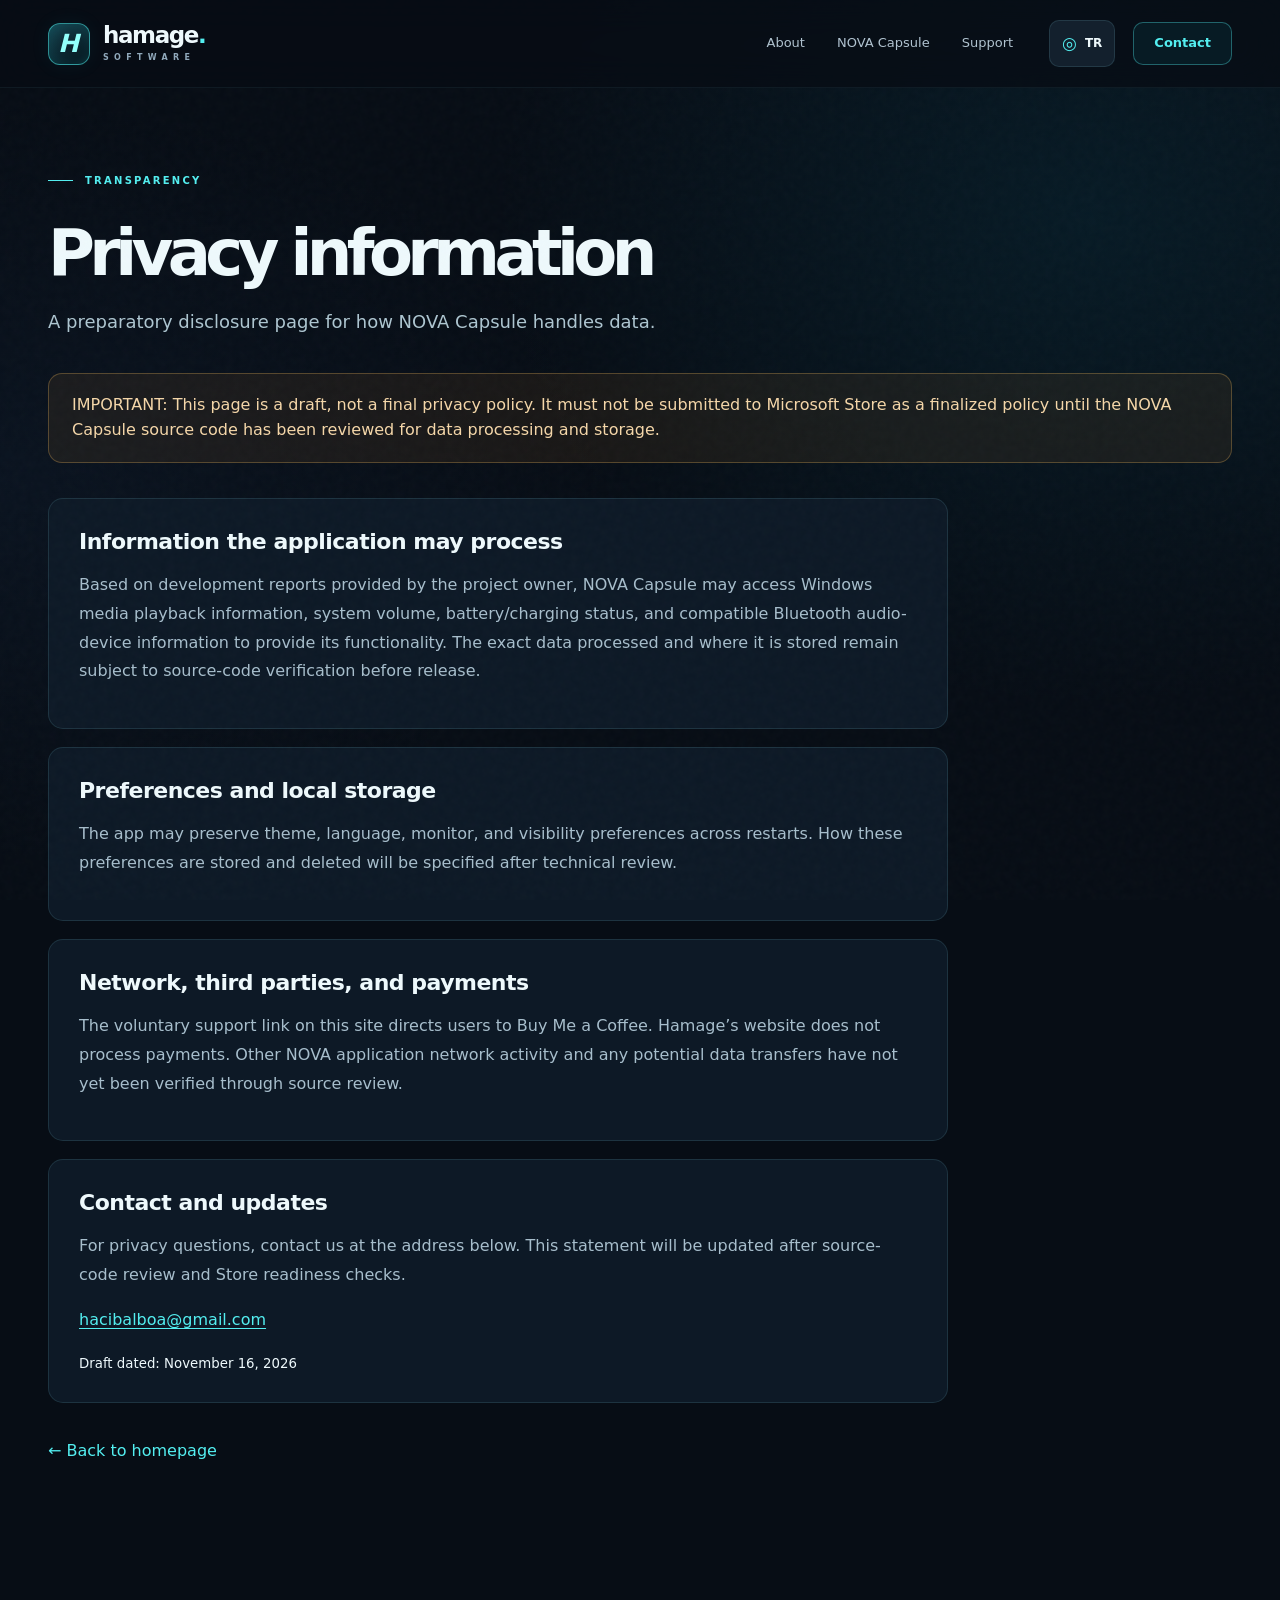
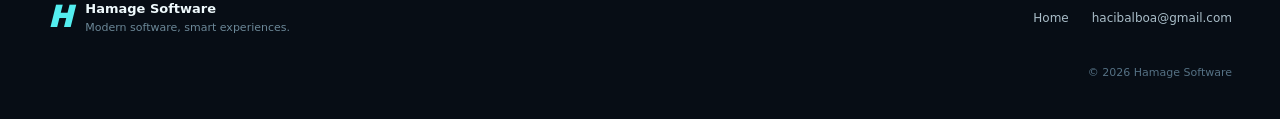
==== privacy.html @ 01f40e45 "Add files via upload Hamage Software web sitesi ilk sürüm" ====
<!DOCTYPE html>
<html lang="tr"><head>
<meta charset="UTF-8"><meta name="viewport" content="width=device-width,initial-scale=1"><meta name="theme-color" content="#071018">
<meta name="robots" content="noindex,follow"><meta name="description" content="NOVA Capsule preliminary privacy information — technical review pending.">
<link rel="icon" href="assets/favicon.svg" type="image/svg+xml"><link rel="stylesheet" href="styles.css">
<title>Gizlilik bilgileri — Hamage Software</title></head>
<body>
<a class="skip-link" href="#main" data-i18n="skip">İçeriğe geç</a><div class="noise-layer" aria-hidden="true"></div>
<header class="site-header"><div class="nav-shell container"><a class="brand" href="index.html" aria-label="Hamage Software home"><span class="brand-icon" aria-hidden="true">H</span><span class="brand-name">hamage<span class="brand-dot">.</span><small>SOFTWARE</small></span></a><nav class="primary-nav" aria-label="Main navigation"><a href="index.html#about" data-i18n="navAbout">Hakkımızda</a><a href="index.html#nova" data-i18n="navNova">NOVA Capsule</a><a href="index.html#support" data-i18n="navSupport">Destek</a></nav><div class="nav-actions"><button id="lang-toggle" class="lang-toggle" type="button"><span aria-hidden="true">◎</span><span id="lang-label">EN</span></button><a class="nav-contact" href="mailto:hacibalboa@gmail.com" data-i18n="contact">İletişim</a></div></div></header>
<main id="main" class="privacy-main container">
<div class="privacy-header"><p class="section-overline"><span class="thin-bar"></span><span data-i18n="privacyEyebrow">ŞEFFAFLIK</span></p><h1 data-i18n="privacyTitle">Gizlilik bilgileri</h1><p class="privacy-intro" data-i18n="privacyLead">NOVA Capsule uygulamasının veri işleme açıklaması için hazırlık sayfası.</p></div>
<div class="review-alert" role="status" data-i18n="privacyWarning">ÖNEMLİ: Bu metin henüz taslaktır. NOVA Capsule kaynak kodu üzerinden veri işleme ve depolama denetimi tamamlanmadan Microsoft Store’da nihai gizlilik politikası olarak kullanılmamalıdır.</div>
<div class="privacy-article">
<section><h2 data-i18n="privacySection1">Uygulamanın işlediği bilgiler</h2><p data-i18n="privacyP1">Kullanıcı tarafından paylaşılan geliştirme raporlarına göre NOVA Capsule, işlevlerini sunmak amacıyla Windows medya oynatma bilgileri, sistem ses düzeyi, pil/şarj durumu ve uyumlu Bluetooth ses cihazı bilgilerine erişebilir. Hangi verilerin gerçekten işlendiği ve nerede saklandığı, yayın öncesinde kaynak koddan doğrulanacaktır.</p></section>
<section><h2 data-i18n="privacySection2">Tercihler ve yerel saklama</h2><p data-i18n="privacyP2">Uygulama tema, dil, monitör ve görünürlük tercihlerini yeniden başlatmalar arasında koruyabilir. Bu verilerin saklama biçimi ve silinme davranışı teknik incelemenin ardından burada ayrıntılandırılacaktır.</p></section>
<section><h2 data-i18n="privacySection3">Ağ, üçüncü taraflar ve ödemeler</h2><p data-i18n="privacyP3">Bu sitedeki gönüllü destek bağlantısı, kullanıcıyı Buy Me a Coffee sitesine yönlendirir. Ödeme işlemlerini Hamage web sitesi gerçekleştirmez. NOVA uygulamasının diğer ağ iletişimleri ve olası veri aktarımları kod incelemesi tamamlanana kadar doğrulanmış sayılmamalıdır.</p></section>
<section><h2 data-i18n="privacySection4">İletişim ve güncellemeler</h2><p data-i18n="privacyP4">Gizlilikle ilgili sorularınızı aşağıdaki e-posta adresine gönderebilirsiniz. Bu metin, kaynak kod incelemesi ve mağaza hazırlık kontrolleri tamamlandığında güncellenecektir.</p><p><a href="mailto:hacibalboa@gmail.com">hacibalboa@gmail.com</a></p><small data-i18n="privacyUpdated">Taslak tarihi: 16 Kasım 2026</small></section>
</div><a class="privacy-back" href="index.html" data-i18n="privacyBack">← Ana sayfaya dön</a>
</main>
<footer class="footer"><div class="container footer-inner"><div class="footer-brand"><span class="footer-h">H</span><span><strong>Hamage Software</strong><small>Modern software, smart experiences.</small></span></div><div class="footer-links"><a href="index.html">Home</a><a href="mailto:hacibalboa@gmail.com">hacibalboa@gmail.com</a></div><span class="copyright">© <span id="year">2026</span> Hamage Software</span></div></footer><script src="main.js" defer></script></body></html>
---- styles.css ----
:root{color-scheme:dark;--bg:#070d15;--bg2:#0b141f;--panel:#111e2b;--panel2:#152435;--line:rgba(137,220,236,.13);--text:#eef9fc;--muted:#91a9bb;--cyan:#53eef0;--blue:#6a9fff;--lime:#bafbd6;--font:'Segoe UI Variable','Segoe UI',Inter,ui-sans-serif,system-ui,-apple-system,sans-serif;--ease:cubic-bezier(.2,.85,.25,1)}
*{box-sizing:border-box}html{scroll-behavior:smooth;scroll-padding-top:100px}body{margin:0;background:var(--bg);color:var(--text);font:16px/1.55 var(--font);overflow-x:hidden;-webkit-font-smoothing:antialiased}body::before{content:"";position:absolute;z-index:-2;top:0;left:0;right:0;height:1200px;background:radial-gradient(ellipse 850px 700px at 85% 18%,rgba(10,111,139,.14),transparent 70%),radial-gradient(ellipse 800px 500px at 0 40%,rgba(27,53,88,.16),transparent 76%);pointer-events:none}.noise-layer{position:fixed;inset:0;z-index:15;opacity:.09;pointer-events:none;background-image:url("data:image/svg+xml,%3Csvg viewBox='0 0 180 180' xmlns='http://www.w3.org/2000/svg'%3E%3Cfilter id='n'%3E%3CfeTurbulence type='fractalNoise' baseFrequency='.68' numOctaves='3' stitchTiles='stitch'/%3E%3C/filter%3E%3Crect width='100%25' height='100%25' opacity='.26' filter='url(%23n)'/%3E%3C/svg%3E")}a{color:inherit;text-decoration:none}button{font:inherit;cursor:pointer}img{max-width:100%;display:block}.container{width:min(1280px,calc(100% - 96px));margin-inline:auto}::selection{background:var(--cyan);color:#09131a}:focus-visible{outline:2px solid var(--cyan)!important;outline-offset:4px}.skip-link{position:absolute;z-index:99;left:1rem;top:-80px;padding:12px 18px;color:#050d13;background:var(--cyan);border-radius:10px}.skip-link:focus{top:10px}
/* Navigation */
.site-header{height:88px;position:sticky;top:0;z-index:30;background:rgba(7,13,21,.75);backdrop-filter:blur(18px);-webkit-backdrop-filter:blur(18px);border-bottom:1px solid rgba(131,210,220,.07)}.nav-shell{height:100%;display:flex;align-items:center;gap:36px}.brand{display:inline-flex;align-items:center;gap:13px;flex:none}.brand-icon{display:grid;place-items:center;width:42px;height:42px;border:1px solid rgba(75,238,237,.55);border-radius:12px;color:#92fffa;background:linear-gradient(145deg,#163f4b,#081720 80%);box-shadow:inset 0 0 18px rgba(20,228,235,.14),0 0 20px rgba(27,191,201,.07);font-size:25px;font-weight:850;font-style:italic;line-height:1;letter-spacing:-5px;padding-right:6px}.brand-name{font-size:23px;font-weight:720;line-height:.8;letter-spacing:-1.4px}.brand-dot{color:var(--cyan)}.brand-name small{font-size:8px;letter-spacing:5.3px;font-weight:650;display:block;margin-top:10px;color:var(--muted)}.primary-nav{display:flex;margin-left:auto;gap:32px}.primary-nav a{font-size:13px;color:#b1c3d0;transition:color .2s}.primary-nav a:hover,.footer a:hover{color:var(--cyan)}.nav-actions{display:flex;align-items:center;gap:18px}.lang-toggle{padding:9px 12px;border:1px solid var(--line);border-radius:10px;background:#13202d;color:var(--text);font-size:12px;font-weight:750;display:flex;gap:8px;align-items:center}.lang-toggle span:first-child{font-size:17px;color:var(--cyan)}.lang-toggle:hover{border-color:#4b8a95}.nav-contact{border:1px solid rgba(83,238,240,.35);background:rgba(10,83,92,.2);padding:10px 20px;border-radius:10px;color:var(--cyan);font-size:13px;font-weight:650;transition:background .2s}.nav-contact:hover{background:rgba(47,175,179,.24)}.mobile-toggle{display:none}
/* Hero */
.hero{padding-top:96px;position:relative}.eyebrow,.section-overline{display:flex;align-items:center;gap:12px;color:var(--cyan);font-weight:750;font-size:10px;letter-spacing:2.25px}.pulse-dot{display:inline-block;width:7px;height:7px;border-radius:100%;background:var(--cyan);box-shadow:0 0 15px var(--cyan)}.eyebrow-tail{color:#536674}.hero-grid{display:grid;grid-template-columns:1fr 1.03fr;gap:20px;min-height:574px;align-items:center}.hero-copy{max-width:680px;position:relative;z-index:2;padding-bottom:10px}h1,h2,h3,p,figure{margin-top:0}h1{font-size:clamp(51px,6vw,90px);line-height:1.035;letter-spacing:-5.6px;font-weight:745;margin-bottom:30px;text-wrap:balance}h1 em,.manifesto-grid h2 em,.support-copy h2 em{font-style:normal;color:var(--cyan);text-shadow:0 0 33px rgba(22,240,240,.12)}.hero-lead{max-width:540px;font-size:18px;line-height:1.8;color:#a9becd;margin:0 0 35px}.hero-ctas{display:flex;align-items:center;gap:27px}.button{display:inline-flex;align-items:center;justify-content:center;gap:32px;border-radius:12px;font-size:14px;font-weight:750;min-height:52px;padding:12px 15px 12px 24px;transition:transform .25s var(--ease),box-shadow .25s var(--ease)}.button:hover{transform:translateY(-3px)}.button-primary{background:linear-gradient(135deg,#6bf7ef,#45c7da);color:#061622;box-shadow:0 10px 45px rgba(36,217,228,.13)}.button-primary:hover{box-shadow:0 13px 42px rgba(36,217,228,.23)}.button-arrow{display:grid;place-items:center;width:29px;height:29px;border:1px solid rgba(4,70,82,.25);border-radius:8px;font-size:17px}.text-link{color:#e4f4f4;font-weight:650;display:flex;gap:14px;align-items:center;font-size:13px}.text-link>span:last-child{color:var(--cyan)}.hero-notes{display:flex;gap:28px;margin-top:41px;color:#7191a6;font-size:11px;font-weight:550;letter-spacing:.2px}.hero-notes>span{display:flex;align-items:center;gap:9px}.hero-notes i{width:5px;height:5px;border-radius:100%;background:#8cd7e0}.hero-visual{height:520px;display:grid;place-items:center;position:relative;isolation:isolate}.hero-orb{position:absolute;border-radius:100%;filter:blur(50px);z-index:-2}.hero-orb-one{width:390px;height:390px;background:rgba(0,224,227,.13);top:45px;right:50px}.hero-orb-two{width:290px;height:290px;background:rgba(31,105,202,.12);bottom:0;left:40px}.glass-orbit{position:absolute;border:1px solid rgba(87,214,222,.18);border-radius:50%;transform:rotate(-17deg);z-index:-1}.orbit-one{width:590px;height:345px;top:72px;left:-4px}.orbit-two{width:480px;height:275px;top:108px;left:55px;transform:rotate(24deg);border-color:rgba(109,142,252,.11)}.hero-product{width:min(100%,600px);padding:36px 0;text-align:center;position:relative}.visual-label{display:flex;justify-content:center;gap:15px;align-items:center;color:#cdf9fb;font-size:10px;font-weight:800;letter-spacing:3.5px;margin-bottom:34px}.label-line{height:1px;width:24px;background:var(--cyan)}.label-light{color:#5d9da8}.capsule-shadow{max-width:540px;margin-inline:auto;filter:drop-shadow(0 30px 25px rgba(0,0,0,.42)) drop-shadow(0 0 32px rgba(36,208,235,.16));transform:rotate(-5deg);transition:transform .5s var(--ease)}.hero-visual:hover .capsule-shadow{transform:rotate(-2deg) translateY(-6px)}.capsule-shadow img{width:100%;border-radius:60px;box-shadow:0 0 0 1px rgba(104,205,245,.18)}.float-chip{position:absolute;background:rgba(13,31,43,.86);backdrop-filter:blur(10px);padding:9px 14px;border:1px solid rgba(75,205,211,.2);border-radius:9px;color:#b7d4d9;font-size:10px;font-weight:720;letter-spacing:.8px;box-shadow:0 10px 28px rgba(0,0,0,.28)}.chip-one{left:3px;top:70px}.chip-two{right:0;bottom:74px}.hero-signal{position:absolute;color:#3eaeb8;font-size:26px;font-weight:100}.signal-one{top:55px;right:12px}.signal-two{bottom:50px;left:60px}.hero-bottom{display:flex;align-items:center;gap:13px;padding:0 0 39px;color:#628a9f;border-bottom:1px solid var(--line);font-size:10px;font-weight:750;letter-spacing:2px}.scroll-mark{font-size:19px;color:var(--cyan);font-weight:300}.hero-index{margin-left:auto;color:#4f7084}
/* About */
.brand-showcase{padding:130px 0 120px}.heading-split{display:grid;grid-template-columns:1fr 400px;gap:60px;align-items:end}.section-overline{margin-bottom:29px}.thin-bar{width:25px;height:1px;background:var(--cyan)}.section-heading h2,.manifesto-grid h2,.support-copy h2{font-size:clamp(41px,4.7vw,67px);line-height:1.13;letter-spacing:-3.3px;margin:0;font-weight:740}.section-heading h2 span{color:var(--cyan)}.section-aside{margin:0 0 6px;font-size:17px;line-height:1.9;color:#9eb7c5}.brand-banner{border:1px solid rgba(100,197,214,.25);border-radius:19px;overflow:hidden;margin:58px 0 0;position:relative;box-shadow:0 40px 100px rgba(0,0,0,.28),0 0 50px rgba(17,129,160,.05)}.brand-banner img{width:100%;height:auto}.brand-banner figcaption{position:absolute;bottom:20px;right:24px;background:rgba(1,11,19,.7);backdrop-filter:blur(8px);padding:8px 13px;border-radius:6px;font-size:9px;letter-spacing:2px;font-weight:800;color:#b8e4e8}
/* Nova */
.nova-section{padding-top:44px;padding-bottom:140px}.nova-heading{display:flex;align-items:end;justify-content:space-between;gap:20px}.nova-heading h2{font-size:clamp(50px,6vw,90px);line-height:1;letter-spacing:-5.2px;margin:0;font-weight:770}.nova-heading h2 span{color:var(--cyan);font-weight:400}.nova-heading h2 sup{font-size:30px;vertical-align:top;color:#76b1c3;letter-spacing:normal}.pill-status{display:flex;align-items:center;gap:9px;flex:none;border:1px solid rgba(76,229,211,.24);background:rgba(28,81,83,.2);border-radius:99px;color:#a5dfdb;padding:10px 15px;font-size:10px;letter-spacing:1px;font-weight:770}.pill-light{background:var(--cyan);border-radius:100%;width:7px;height:7px;box-shadow:0 0 14px rgba(28,243,229,.65)}.nova-intro{display:flex;align-items:flex-end;justify-content:space-between;padding:30px 0 55px}.nova-intro p{font-size:18px;max-width:660px;color:#a2b8c7;line-height:1.8;margin:0}.nova-platform{font-size:10px;letter-spacing:1.7px;font-weight:850;color:#708b9d;white-space:nowrap}.nova-platform::first-letter{color:var(--cyan)}.product-layout{display:grid;grid-template-columns:1.18fr .82fr;gap:22px}.product-stage{min-height:640px;position:relative;isolation:isolate;overflow:hidden;background:linear-gradient(143deg,rgba(21,45,60,.92),rgba(9,19,31,.96));border:1px solid rgba(99,184,194,.19);border-radius:22px;padding:27px;display:flex;flex-direction:column;justify-content:space-between}.stage-glow{position:absolute;z-index:-1;inset:12%;background:radial-gradient(circle at 45% 46%,rgba(18,171,191,.2),transparent 63%)}.stage-top,.stage-bottom{display:flex;justify-content:space-between;color:#8cbecc;font-size:10px;letter-spacing:1.3px;font-weight:700}.stage-top>span:first-child{color:var(--cyan);font-size:15px}.stage-bottom{letter-spacing:.2px;color:#728ea2}.product-image-box{width:100%;border:1px solid rgba(123,185,197,.15);border-radius:12px;overflow:hidden;box-shadow:0 25px 70px rgba(0,0,0,.42);transform:perspective(1600px) rotateY(-4deg) rotateX(2deg);transition:transform .4s var(--ease);background:#0b131b}.product-stage:hover .product-image-box{transform:perspective(1600px) rotateY(0) rotateX(0)}.product-image-box img{width:100%}.features-grid{display:grid;grid-template-columns:1fr 1fr;gap:14px}.feature-tile{background:linear-gradient(145deg,rgba(18,33,47,.87),rgba(11,22,35,.9));border:1px solid var(--line);border-radius:18px;padding:30px 26px;min-height:300px;transition:transform .25s var(--ease),border-color .25s}.feature-tile:hover{transform:translateY(-4px);border-color:rgba(102,243,234,.36)}.tile-icon{display:grid;place-items:center;background:rgba(40,153,162,.1);border:1px solid rgba(73,236,234,.18);width:43px;height:43px;border-radius:11px;font-size:23px;color:var(--cyan);margin-bottom:30px}.feature-tile h3{font-size:19px;letter-spacing:-.5px;line-height:1.32;margin-bottom:14px;font-weight:730}.feature-tile p{font-size:13px;color:#8fa8bb;line-height:1.75;margin:0}
/* Manifesto */
.manifesto-section{padding:106px 0;background:linear-gradient(100deg,#09141e,#0d1c2a);border-block:1px solid var(--line)}.manifesto-grid{display:grid;grid-template-columns:1fr .64fr;gap:100px;align-items:center}.manifesto-grid h2{font-size:clamp(42px,4.5vw,67px)}.manifesto-details>div{display:flex;gap:23px;border-bottom:1px solid rgba(135,216,230,.14);padding:22px 0}.manifesto-details>div:last-child{border:none}.detail-num{color:var(--cyan);font-size:12px;font-weight:850;margin-top:4px}.manifesto-details p{color:#bbcfdb;font-size:15px;margin:0}
/* Support */
.support-section{padding-top:130px;padding-bottom:105px}.support-card{min-height:470px;border:1px solid rgba(94,210,219,.25);border-radius:25px;display:grid;grid-template-columns:1.05fr .9fr;position:relative;overflow:hidden;background:linear-gradient(115deg,rgba(16,51,63,.96),rgba(10,22,36,.96))}.support-glow{position:absolute;pointer-events:none;inset:0;background:radial-gradient(ellipse 320px 280px at 78% 48%,rgba(32,211,223,.14),transparent 79%)}.support-copy{position:relative;padding:62px 58px}.support-copy h2{font-size:clamp(44px,4.9vw,71px)}.support-copy p:not(.section-overline){margin:25px 0 26px;max-width:500px;color:#a5c0c9;line-height:1.85}.support-button{margin-bottom:7px}.support-copy .external-note{font-size:11px!important;margin:11px 0!important;color:#748f9a!important}.support-aside{position:relative;display:flex;align-items:center;justify-content:center;flex-direction:column;overflow:hidden}.support-aside::before{content:"";position:absolute;width:330px;height:330px;border:1px solid rgba(85,232,230,.2);border-radius:50%;box-shadow:0 0 0 40px rgba(45,150,174,.04),0 0 0 96px rgba(41,152,178,.035)}.support-symbol{font-size:clamp(170px,19vw,260px);font-weight:950;font-style:italic;line-height:1;color:#71f3eb;letter-spacing:-35px;padding-right:40px;text-shadow:0 10px 35px rgba(36,245,232,.25)}.support-symbol>span{font-size:49px;vertical-align:top;letter-spacing:normal;color:#fff;opacity:.8}.support-aside-caption{font-size:10px;letter-spacing:3px;font-weight:780;color:#81b4c0;margin-top:17px}.contact-row{display:flex;justify-content:space-between;align-items:center;border-bottom:1px solid var(--line);padding:65px 4px 52px;gap:30px}.contact-row>div{display:flex;flex-direction:column;color:#91a9b7}.contact-row strong{font-size:30px;letter-spacing:-1px;color:#ebfcfe}.contact-mail{font-size:22px;letter-spacing:-.6px;border-bottom:1px solid rgba(100,240,239,.5);padding-bottom:4px;color:var(--cyan)}.contact-mail span{font-size:17px;margin-left:15px}
/* Footer */
.footer{padding:22px 0 38px}.footer-inner{display:grid;grid-template-columns:1fr auto;gap:24px;align-items:center}.footer-brand{display:flex;gap:13px;align-items:center}.footer-h{font-size:29px;font-weight:950;color:var(--cyan);font-style:italic}.footer-brand>span:last-child{display:flex;flex-direction:column}.footer-brand strong{font-size:13px}.footer-brand small{font-size:11px;color:#6b8797}.footer-links{display:flex;gap:23px}.footer-links a{font-size:12px;color:#a9bdc8}.copyright{font-size:11px;color:#557184;grid-column:1/-1;text-align:right}
/* Privacy page */
.privacy-main{padding-top:85px;padding-bottom:110px;min-height:calc(100vh - 250px)}.privacy-main .privacy-header{max-width:930px}.privacy-main h1{font-size:clamp(42px,5vw,68px);line-height:1.1;margin-bottom:18px}.privacy-intro{color:#aec6d1;max-width:810px;font-size:18px;line-height:1.8}.review-alert{border:1px solid rgba(243,186,95,.28);border-radius:14px;padding:19px 23px;background:rgba(186,121,46,.1);color:#f5d7a9;margin:35px 0}.privacy-article{max-width:900px;display:grid;gap:18px}.privacy-article section{border:1px solid var(--line);padding:26px 30px;background:#0d1926;border-radius:15px}.privacy-article h2{font-size:22px;margin-bottom:12px;letter-spacing:-.5px}.privacy-article p,.privacy-article li{color:#a7becc;line-height:1.8}.privacy-article ul{padding-left:22px}.privacy-article a{color:var(--cyan);text-decoration:underline;text-underline-offset:3px}.privacy-back{margin-top:36px;display:inline-block;color:var(--cyan)}
/* Interaction */
.reveal{opacity:0;transform:translateY(20px);transition:opacity .65s var(--ease),transform .65s var(--ease)}.reveal.is-visible{opacity:1;transform:none}
@media(max-width:1100px){.container{width:min(100% - 60px,1100px)}.primary-nav{gap:18px}.hero-grid{grid-template-columns:1.05fr .95fr}h1{letter-spacing:-4px}.hero-visual{height:450px}.orbit-one{width:470px;height:280px}.orbit-two{width:400px;height:245px}.features-grid{grid-template-columns:1fr 1fr}.feature-tile{min-height:290px;padding:22px 18px}.product-stage{min-height:600px}.manifesto-grid{gap:50px}}
@media(max-width:820px){.site-header{height:76px}.container{width:calc(100% - 42px)}.nav-shell{gap:14px}.mobile-toggle{display:flex;flex-direction:column;align-items:center;justify-content:center;gap:5px;background:transparent;border:1px solid var(--line);height:38px;width:39px;border-radius:10px;margin-left:auto;order:3}.mobile-toggle span{width:17px;height:1.5px;background:#daebec}.primary-nav{display:none;position:absolute;top:75px;left:0;right:0;flex-direction:column;padding:20px 24px;background:#0c1824;border-bottom:1px solid var(--line);gap:16px}.primary-nav.is-open{display:flex}.nav-actions{margin-left:auto;order:2;gap:10px}.nav-contact{display:none}.hero{padding-top:65px}.hero-grid{grid-template-columns:1fr;gap:0;min-height:unset}.hero-copy{max-width:700px}.hero-visual{height:420px}.hero-lead{max-width:640px}.hero-bottom{margin-top:0}.heading-split{grid-template-columns:1fr;gap:22px}.section-aside{max-width:640px}.brand-showcase{padding:95px 0}.nova-intro{display:block}.nova-platform{margin-top:24px}.product-layout{grid-template-columns:1fr}.product-stage{min-height:520px}.features-grid{grid-template-columns:repeat(2,1fr)}.manifesto-grid{grid-template-columns:1fr;gap:30px}.support-card{grid-template-columns:1fr .7fr}.support-copy{padding:42px 30px}.support-aside .support-symbol{font-size:140px;letter-spacing:-24px}.contact-row{display:block}.contact-mail{display:inline-block;margin-top:23px}}
@media(max-width:590px){.container{width:calc(100% - 36px)}.brand-name{font-size:20px}.brand-name small{font-size:7px;letter-spacing:4.2px}.brand-icon{height:37px;width:37px;font-size:22px}.lang-toggle{padding:8px 10px}.hero{padding-top:49px}.eyebrow,.section-overline{font-size:9px;letter-spacing:1.5px}h1{font-size:clamp(43px,11vw,66px);letter-spacing:-2.9px}.hero-lead{font-size:15px}.hero-ctas{gap:18px;flex-wrap:wrap}.hero-notes{margin-top:31px;gap:17px;flex-wrap:wrap}.hero-visual{height:290px}.orbit-one{width:310px;height:180px;left:0;top:48px}.orbit-two{width:265px;height:160px;left:24px;top:65px}.hero-product{padding:0}.visual-label{margin-bottom:28px}.capsule-shadow{max-width:320px}.float-chip{font-size:8px;padding:7px}.chip-one{top:25px;left:0}.chip-two{right:0;bottom:25px}.hero-orb-one{width:250px;height:230px}.hero-orb-two{width:200px;height:180px}.hero-bottom{padding-bottom:22px}.brand-showcase{padding:80px 0}.section-heading h2,.manifesto-grid h2,.support-copy h2{font-size:clamp(38px,9vw,56px);letter-spacing:-2px}.section-aside,.nova-intro p{font-size:15px}.brand-banner{margin-top:35px;border-radius:12px}.brand-banner figcaption{bottom:9px;right:9px;font-size:7px;letter-spacing:1px;padding:5px 7px}.nova-section{padding-top:10px;padding-bottom:82px}.nova-heading{align-items:start;display:block}.nova-heading h2{font-size:57px;letter-spacing:-3.3px}.nova-heading h2 sup{font-size:18px}.pill-status{width:max-content;margin-top:22px;font-size:9px}.nova-intro{padding:20px 0 30px}.product-stage{padding:15px;min-height:350px}.stage-bottom,.stage-top{font-size:9px}.features-grid{grid-template-columns:1fr}.feature-tile{min-height:230px;padding:23px}.tile-icon{margin-bottom:22px}.manifesto-section{padding:65px 0}.support-section{padding-top:75px;padding-bottom:30px}.support-card{grid-template-columns:1fr}.support-copy{padding:36px 23px}.support-aside{min-height:170px}.support-aside::before{width:200px;height:200px}.support-symbol{font-size:125px!important}.support-aside-caption{font-size:8px}.contact-row{padding:45px 0}.contact-row strong{font-size:28px}.contact-mail{font-size:18px;word-break:break-word}.footer-inner{grid-template-columns:1fr;gap:22px}.footer-links{flex-wrap:wrap;gap:13px}.copyright{grid-column:1;text-align:left}.privacy-main{padding-top:50px}.privacy-article section{padding:22px 18px}}
@media(prefers-reduced-motion:reduce){*,*:before,*:after{scroll-behavior:auto!important;animation-duration:.01ms!important;transition-duration:.01ms!important}.reveal{opacity:1;transform:none}}
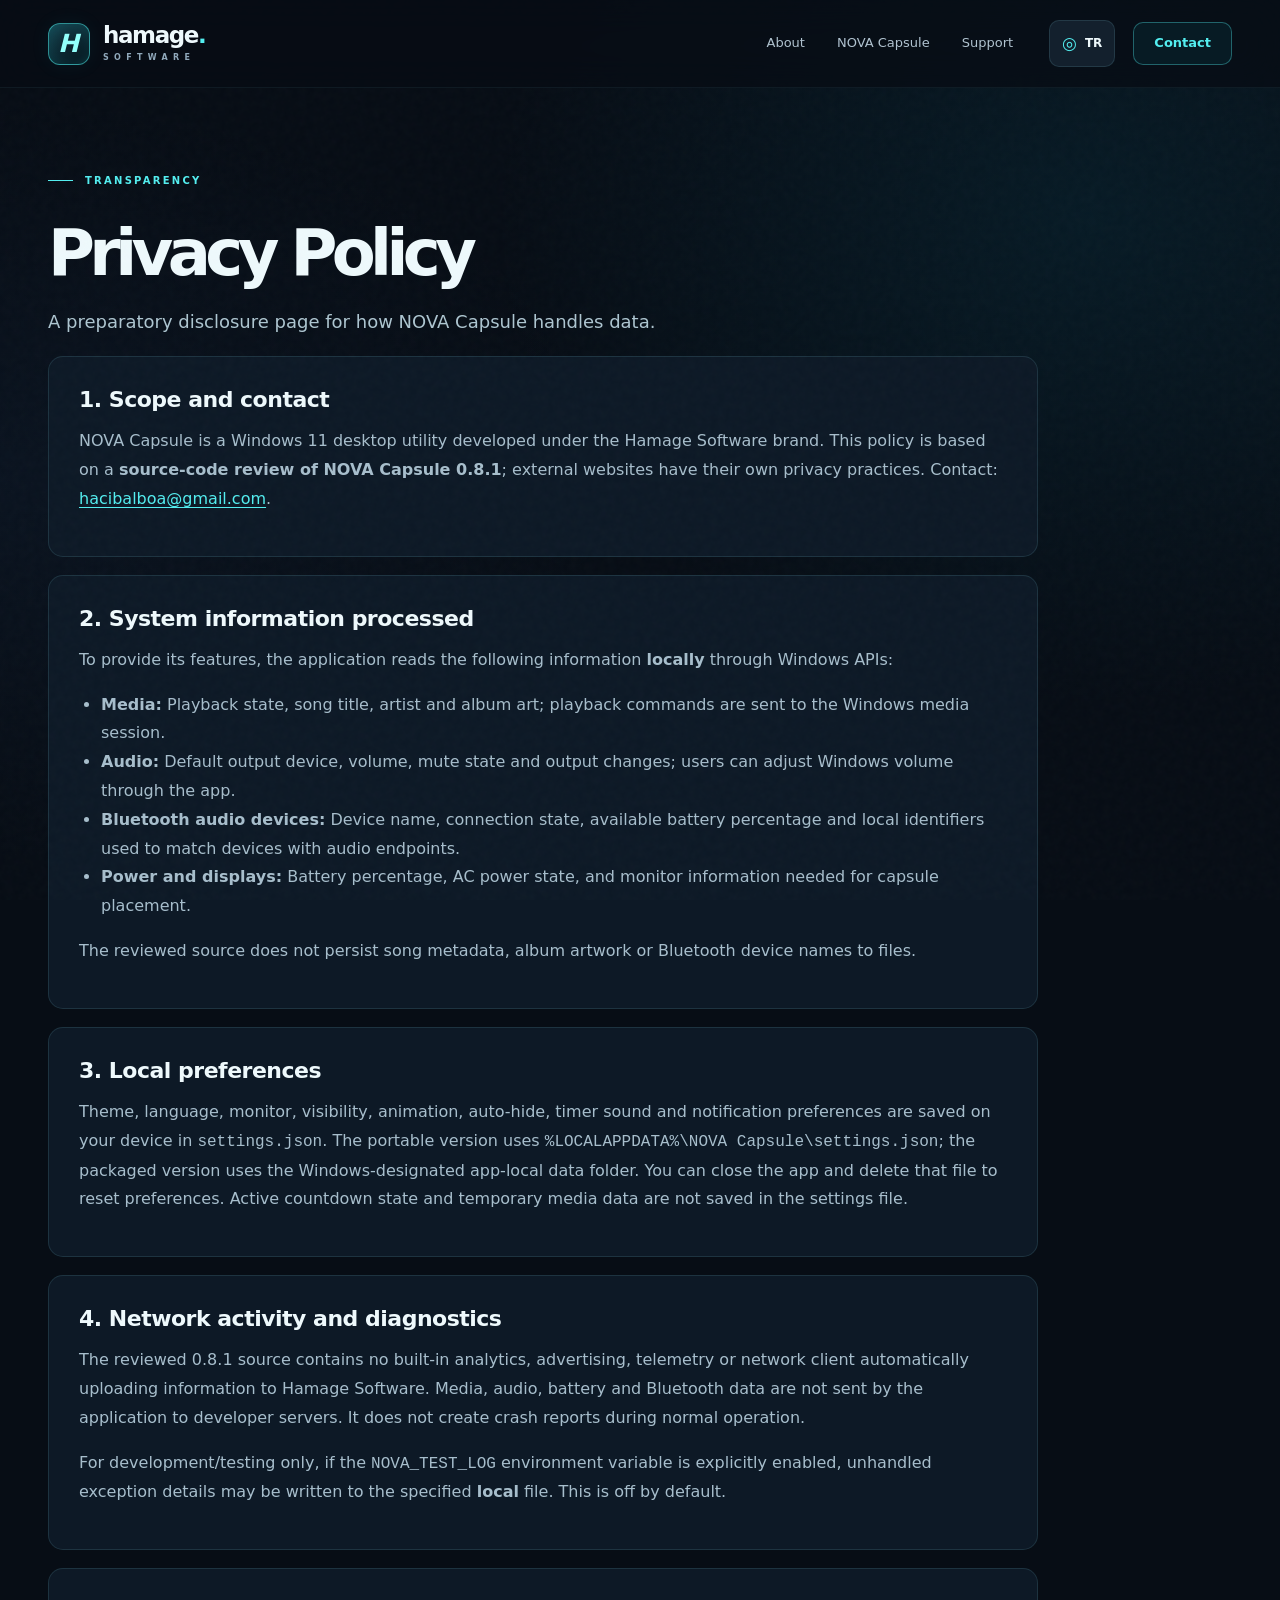
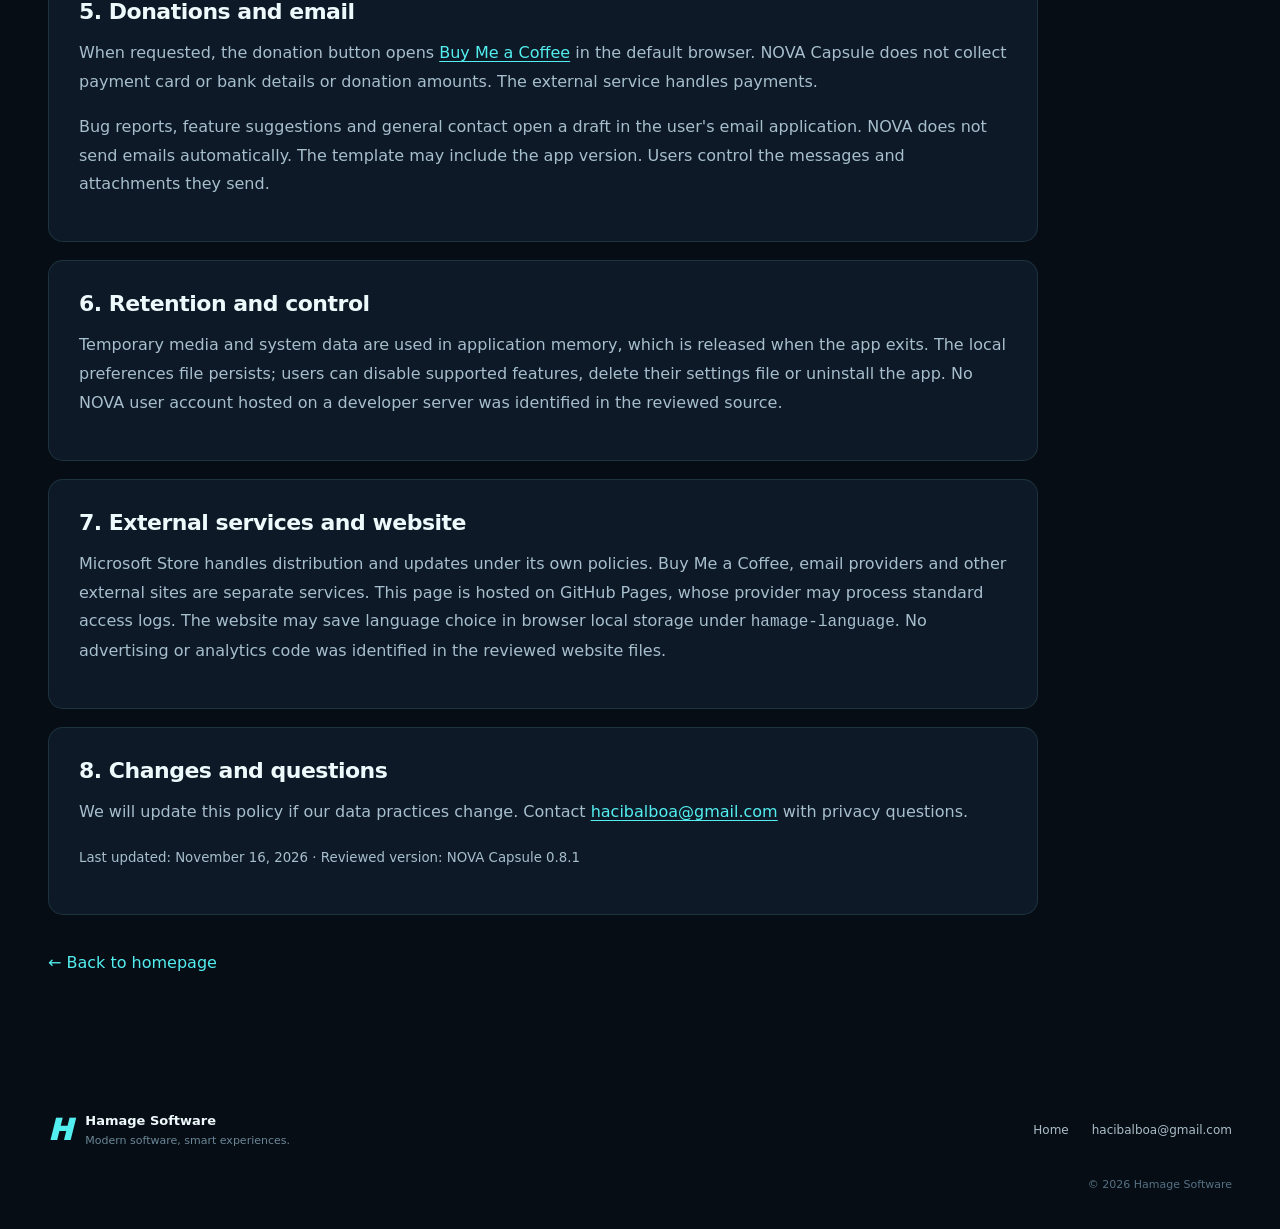
==== commit 5fe8546b: "Publish bilingual privacy policy grounded in NOVA 0.8.1 source review" ====
--- a/privacy.html
+++ b/privacy.html
@@ -1,20 +1,46 @@
 <!DOCTYPE html>
 <html lang="tr"><head>
 <meta charset="UTF-8"><meta name="viewport" content="width=device-width,initial-scale=1"><meta name="theme-color" content="#071018">
-<meta name="robots" content="noindex,follow"><meta name="description" content="NOVA Capsule preliminary privacy information — technical review pending.">
+<meta name="description" content="NOVA Capsule 0.8.1 gizlilik politikası ve veri işleme açıklaması.">
 <link rel="icon" href="assets/favicon.svg" type="image/svg+xml"><link rel="stylesheet" href="styles.css">
-<title>Gizlilik bilgileri — Hamage Software</title></head>
+<title>NOVA Capsule — Gizlilik Politikası | Hamage Software</title></head>
 <body>
 <a class="skip-link" href="#main" data-i18n="skip">İçeriğe geç</a><div class="noise-layer" aria-hidden="true"></div>
 <header class="site-header"><div class="nav-shell container"><a class="brand" href="index.html" aria-label="Hamage Software home"><span class="brand-icon" aria-hidden="true">H</span><span class="brand-name">hamage<span class="brand-dot">.</span><small>SOFTWARE</small></span></a><nav class="primary-nav" aria-label="Main navigation"><a href="index.html#about" data-i18n="navAbout">Hakkımızda</a><a href="index.html#nova" data-i18n="navNova">NOVA Capsule</a><a href="index.html#support" data-i18n="navSupport">Destek</a></nav><div class="nav-actions"><button id="lang-toggle" class="lang-toggle" type="button"><span aria-hidden="true">◎</span><span id="lang-label">EN</span></button><a class="nav-contact" href="mailto:hacibalboa@gmail.com" data-i18n="contact">İletişim</a></div></div></header>
 <main id="main" class="privacy-main container">
-<div class="privacy-header"><p class="section-overline"><span class="thin-bar"></span><span data-i18n="privacyEyebrow">ŞEFFAFLIK</span></p><h1 data-i18n="privacyTitle">Gizlilik bilgileri</h1><p class="privacy-intro" data-i18n="privacyLead">NOVA Capsule uygulamasının veri işleme açıklaması için hazırlık sayfası.</p></div>
-<div class="review-alert" role="status" data-i18n="privacyWarning">ÖNEMLİ: Bu metin henüz taslaktır. NOVA Capsule kaynak kodu üzerinden veri işleme ve depolama denetimi tamamlanmadan Microsoft Store’da nihai gizlilik politikası olarak kullanılmamalıdır.</div>
-<div class="privacy-article">
-<section><h2 data-i18n="privacySection1">Uygulamanın işlediği bilgiler</h2><p data-i18n="privacyP1">Kullanıcı tarafından paylaşılan geliştirme raporlarına göre NOVA Capsule, işlevlerini sunmak amacıyla Windows medya oynatma bilgileri, sistem ses düzeyi, pil/şarj durumu ve uyumlu Bluetooth ses cihazı bilgilerine erişebilir. Hangi verilerin gerçekten işlendiği ve nerede saklandığı, yayın öncesinde kaynak koddan doğrulanacaktır.</p></section>
-<section><h2 data-i18n="privacySection2">Tercihler ve yerel saklama</h2><p data-i18n="privacyP2">Uygulama tema, dil, monitör ve görünürlük tercihlerini yeniden başlatmalar arasında koruyabilir. Bu verilerin saklama biçimi ve silinme davranışı teknik incelemenin ardından burada ayrıntılandırılacaktır.</p></section>
-<section><h2 data-i18n="privacySection3">Ağ, üçüncü taraflar ve ödemeler</h2><p data-i18n="privacyP3">Bu sitedeki gönüllü destek bağlantısı, kullanıcıyı Buy Me a Coffee sitesine yönlendirir. Ödeme işlemlerini Hamage web sitesi gerçekleştirmez. NOVA uygulamasının diğer ağ iletişimleri ve olası veri aktarımları kod incelemesi tamamlanana kadar doğrulanmış sayılmamalıdır.</p></section>
-<section><h2 data-i18n="privacySection4">İletişim ve güncellemeler</h2><p data-i18n="privacyP4">Gizlilikle ilgili sorularınızı aşağıdaki e-posta adresine gönderebilirsiniz. Bu metin, kaynak kod incelemesi ve mağaza hazırlık kontrolleri tamamlandığında güncellenecektir.</p><p><a href="mailto:hacibalboa@gmail.com">hacibalboa@gmail.com</a></p><small data-i18n="privacyUpdated">Taslak tarihi: 16 Kasım 2026</small></section>
-</div><a class="privacy-back" href="index.html" data-i18n="privacyBack">← Ana sayfaya dön</a>
+<div class="privacy-header"><p class="section-overline"><span class="thin-bar"></span><span data-i18n="privacyEyebrow">ŞEFFAFLIK</span></p><h1 data-i18n="privacyTitle">Gizlilik Politikası</h1><p class="privacy-intro" data-i18n="privacyLead">NOVA Capsule 0.8.1 uygulamasının veri işleme uygulamaları. Son güncelleme: 16 Kasım 2026.</p></div>
+<div class="privacy-article" style="display:block;max-width:990px"><style>.policy-language[hidden]{display:none!important}.policy-language{display:grid;gap:18px}.policy-language section{margin:0}.policy-language section h2{margin:0 0 10px}.privacy-article a{overflow-wrap:anywhere}</style>
+<div class="policy-language" lang="tr" data-policy-lang="tr">
+<section><h2>1. Kapsam ve iletişim</h2><p>NOVA Capsule, Hamage Software markası altında geliştirilen bir Windows 11 masaüstü yardımcı uygulamasıdır. Bu metin, NOVA Capsule <strong>0.8.1 kaynak kodunun incelenmesine</strong> dayanır; dış web siteleri kendi gizlilik koşullarına tabidir. İletişim: <a href="mailto:hacibalboa@gmail.com">hacibalboa@gmail.com</a>.</p></section>
+<section><h2>2. İşlenen sistem bilgileri</h2><p>Uygulama özelliklerini sunmak için Windows arayüzlerinden şu bilgileri <strong>yerel olarak</strong> okur:</p><ul>
+<li><strong>Medya:</strong> Oynatma durumu, şarkı adı, sanatçı ve albüm kapağı; medya kontrol komutları Windows oturumuna gönderilir.</li>
+<li><strong>Ses:</strong> Varsayılan ses cihazı, ses seviyesi, sessiz durumu ve çıkış değişiklikleri; kullanıcı ses ayarını uygulamadan değiştirebilir.</li>
+<li><strong>Bluetooth ses cihazları:</strong> Cihaz adı, bağlantı durumu, varsa pil seviyesi ve cihazı ses çıkışıyla eşleştirmek için gereken yerel tanımlayıcılar.</li>
+<li><strong>Güç ve ekran:</strong> Pil yüzdesi, adaptör durumu, monitör ve ekran konumlandırma bilgileri.</li></ul>
+<p>İncelenen kaynak kodda şarkı bilgileri, albüm kapakları veya Bluetooth cihaz adlarının kalıcı dosyalara kaydedildiği görülmedi.</p></section>
+<section><h2>3. Yerel tercihler</h2><p>Tema, dil, monitör, görünürlük, animasyon, otomatik gizleme, zamanlayıcı sesi ve bildirim tercihleri <code>settings.json</code> dosyasında cihazınızda saklanır. Taşınabilir sürümde konum <code>%LOCALAPPDATA%\NOVA Capsule\settings.json</code>; paketli sürümde Windows'un uygulamaya ayırdığı yerel veri klasörüdür. Uygulamayı kapatıp bu dosyayı silerek tercihleri sıfırlayabilirsiniz. Etkin zamanlayıcı sayacı ve geçici medya verileri ayarlara yazılmaz.</p></section>
+<section><h2>4. Ağ iletişimi ve tanılama</h2><p>İncelenen 0.8.1 kaynak kodunda Hamage Software'a otomatik veri yükleyen telemetri, analitik, reklam veya ağ istemcisi bulunmadı. Uygulama medya, ses, pil ve Bluetooth bilgilerini geliştirici sunucularına göndermez. Normal kullanımda otomatik hata raporu dosyası üretmez.</p><p>Yalnızca geliştirici/test ortamında <code>NOVA_TEST_LOG</code> değişkeni özel olarak tanımlanırsa yakalanmayan hata ayrıntıları belirtilen <strong>yerel</strong> dosyaya yazılabilir. Bu seçenek normalde kapalıdır.</p></section>
+<section><h2>5. Bağış ve e-posta</h2><p>Kullanıcı isterse bağış bağlantısı <a href="https://buymeacoffee.com/hamagesf" target="_blank" rel="noopener noreferrer">Buy Me a Coffee</a> sayfasını tarayıcıda açar. NOVA Capsule banka veya kart bilgisi ve bağış tutarı toplamaz. Ödeme dış hizmette gerçekleşir.</p><p>Hata bildirimi, özellik önerisi ve iletişim seçenekleri e-posta uygulamasında bir taslak açar; mesajı NOVA kendiliğinden göndermez. Taslakta uygulama sürümü bulunabilir. Gönderilen içerik ve ekler kullanıcının kontrolündedir.</p></section>
+<section><h2>6. Saklama ve kontrol</h2><p>Geçici sistem ve medya bilgileri uygulamanın belleğinde kullanılır ve uygulama kapanınca bu bellek serbest bırakılır. Yerel tercih dosyası korunur; özellikleri ayarlardan kapatabilir, tercih dosyasını silebilir veya uygulamayı kaldırabilirsiniz. İncelenen kodda geliştirici sunucusunda tutulan bir NOVA kullanıcı hesabı bulunmadı.</p></section>
+<section><h2>7. Dış hizmetler ve web sitesi</h2><p>Microsoft Store dağıtım ve güncelleme süreçlerini kendi politikaları kapsamında yönetir. Buy Me a Coffee, e-posta sağlayıcıları ve diğer dış bağlantılar ayrı hizmetlerdir. Bu sayfa GitHub Pages üzerinde barındırılır; barındırma sağlayıcısı standart erişim kayıtları işleyebilir. Web sitesi dil tercihini tarayıcıda <code>hamage-language</code> anahtarıyla saklayabilir. İncelenen web sitesi kodunda reklam veya analiz sistemi bulunmadı.</p></section>
+<section><h2>8. Güncelleme ve sorular</h2><p>Veri işleme uygulamaları değiştiğinde bu metin güncellenir. Sorularınız için <a href="mailto:hacibalboa@gmail.com">hacibalboa@gmail.com</a> adresine yazabilirsiniz.</p><p><small>Son güncelleme: 16 Kasım 2026 · İncelenen sürüm: NOVA Capsule 0.8.1</small></p></section>
+</div>
+<div class="policy-language" lang="en" data-policy-lang="en" hidden>
+<section><h2>1. Scope and contact</h2><p>NOVA Capsule is a Windows 11 desktop utility developed under the Hamage Software brand. This policy is based on a <strong>source-code review of NOVA Capsule 0.8.1</strong>; external websites have their own privacy practices. Contact: <a href="mailto:hacibalboa@gmail.com">hacibalboa@gmail.com</a>.</p></section>
+<section><h2>2. System information processed</h2><p>To provide its features, the application reads the following information <strong>locally</strong> through Windows APIs:</p><ul>
+<li><strong>Media:</strong> Playback state, song title, artist and album art; playback commands are sent to the Windows media session.</li>
+<li><strong>Audio:</strong> Default output device, volume, mute state and output changes; users can adjust Windows volume through the app.</li>
+<li><strong>Bluetooth audio devices:</strong> Device name, connection state, available battery percentage and local identifiers used to match devices with audio endpoints.</li>
+<li><strong>Power and displays:</strong> Battery percentage, AC power state, and monitor information needed for capsule placement.</li></ul>
+<p>The reviewed source does not persist song metadata, album artwork or Bluetooth device names to files.</p></section>
+<section><h2>3. Local preferences</h2><p>Theme, language, monitor, visibility, animation, auto-hide, timer sound and notification preferences are saved on your device in <code>settings.json</code>. The portable version uses <code>%LOCALAPPDATA%\NOVA Capsule\settings.json</code>; the packaged version uses the Windows-designated app-local data folder. You can close the app and delete that file to reset preferences. Active countdown state and temporary media data are not saved in the settings file.</p></section>
+<section><h2>4. Network activity and diagnostics</h2><p>The reviewed 0.8.1 source contains no built-in analytics, advertising, telemetry or network client automatically uploading information to Hamage Software. Media, audio, battery and Bluetooth data are not sent by the application to developer servers. It does not create crash reports during normal operation.</p><p>For development/testing only, if the <code>NOVA_TEST_LOG</code> environment variable is explicitly enabled, unhandled exception details may be written to the specified <strong>local</strong> file. This is off by default.</p></section>
+<section><h2>5. Donations and email</h2><p>When requested, the donation button opens <a href="https://buymeacoffee.com/hamagesf" target="_blank" rel="noopener noreferrer">Buy Me a Coffee</a> in the default browser. NOVA Capsule does not collect payment card or bank details or donation amounts. The external service handles payments.</p><p>Bug reports, feature suggestions and general contact open a draft in the user's email application. NOVA does not send emails automatically. The template may include the app version. Users control the messages and attachments they send.</p></section>
+<section><h2>6. Retention and control</h2><p>Temporary media and system data are used in application memory, which is released when the app exits. The local preferences file persists; users can disable supported features, delete their settings file or uninstall the app. No NOVA user account hosted on a developer server was identified in the reviewed source.</p></section>
+<section><h2>7. External services and website</h2><p>Microsoft Store handles distribution and updates under its own policies. Buy Me a Coffee, email providers and other external sites are separate services. This page is hosted on GitHub Pages, whose provider may process standard access logs. The website may save language choice in browser local storage under <code>hamage-language</code>. No advertising or analytics code was identified in the reviewed website files.</p></section>
+<section><h2>8. Changes and questions</h2><p>We will update this policy if our data practices change. Contact <a href="mailto:hacibalboa@gmail.com">hacibalboa@gmail.com</a> with privacy questions.</p><p><small>Last updated: November 16, 2026 · Reviewed version: NOVA Capsule 0.8.1</small></p></section>
+</div>
+</div>
+<a class="privacy-back" href="index.html" data-i18n="privacyBack">← Ana sayfaya dön</a>
 </main>
 <footer class="footer"><div class="container footer-inner"><div class="footer-brand"><span class="footer-h">H</span><span><strong>Hamage Software</strong><small>Modern software, smart experiences.</small></span></div><div class="footer-links"><a href="index.html">Home</a><a href="mailto:hacibalboa@gmail.com">hacibalboa@gmail.com</a></div><span class="copyright">© <span id="year">2026</span> Hamage Software</span></div></footer><script src="main.js" defer></script></body></html>
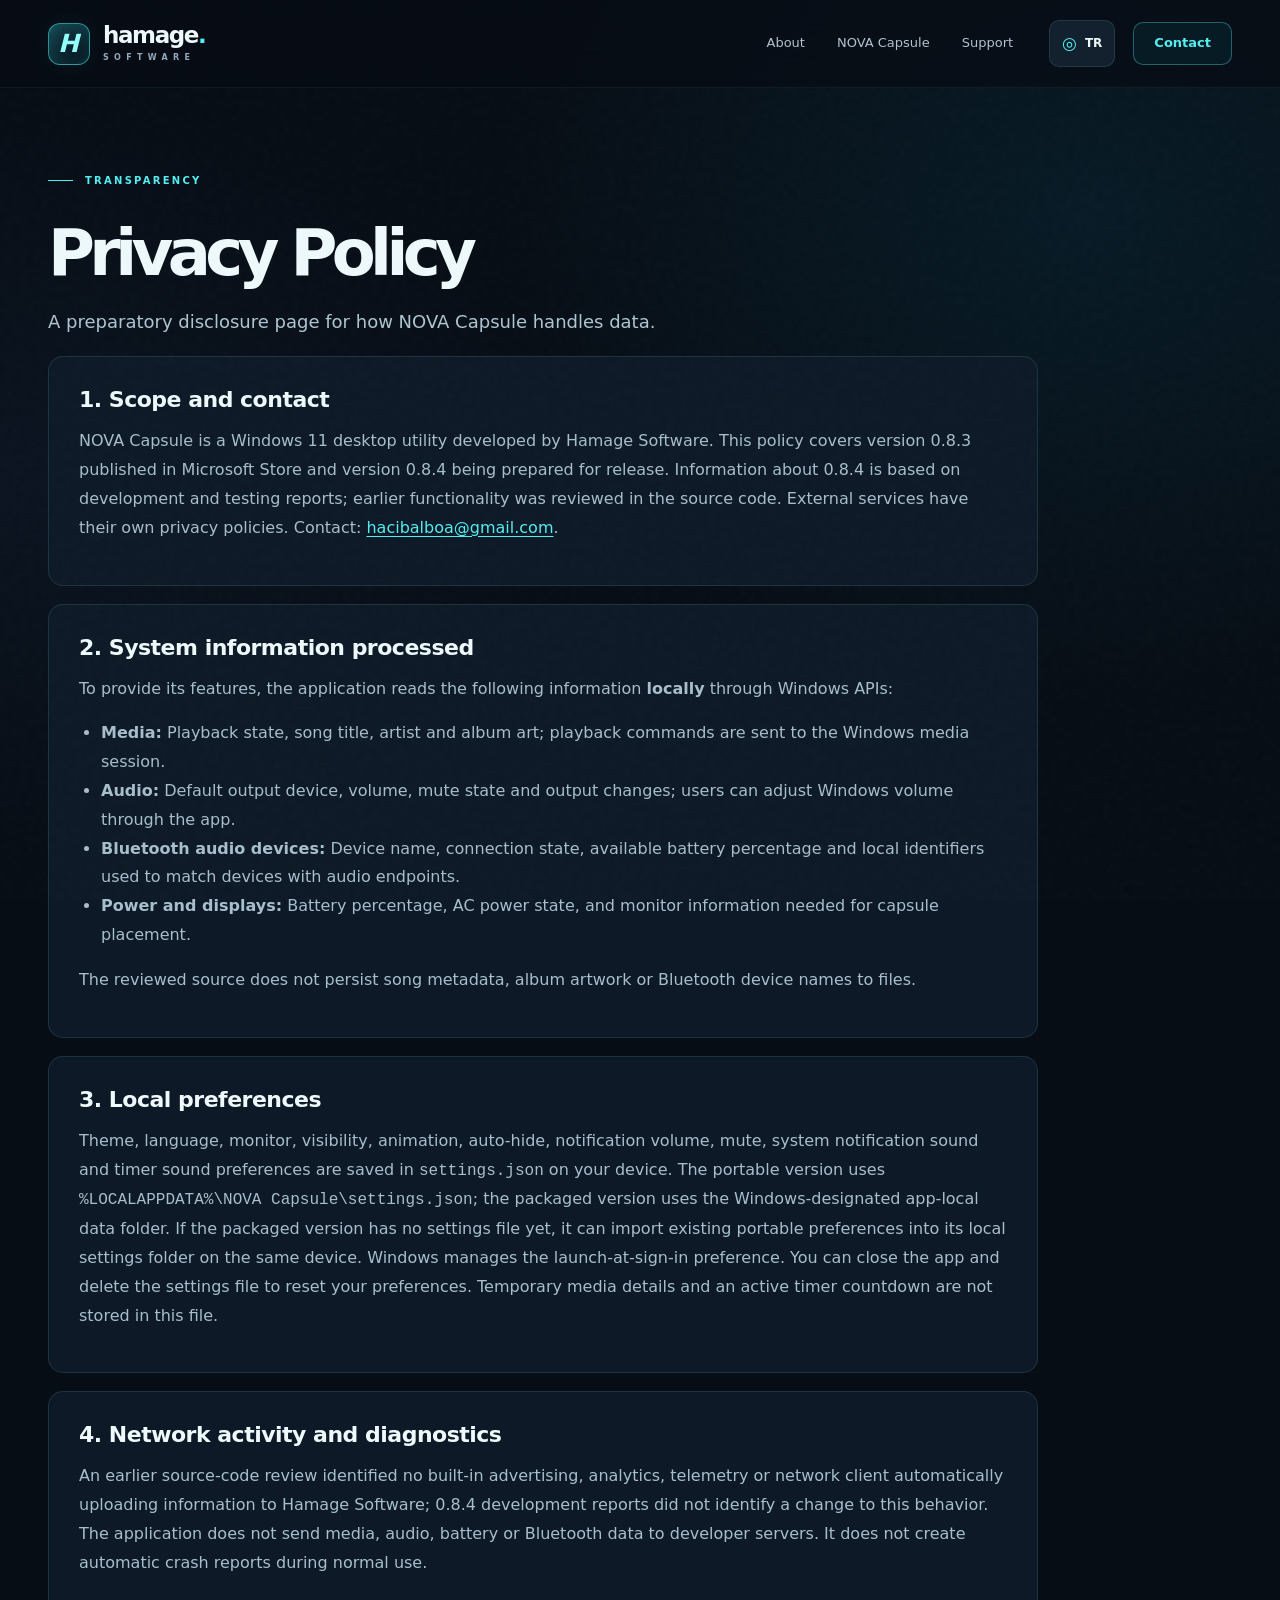
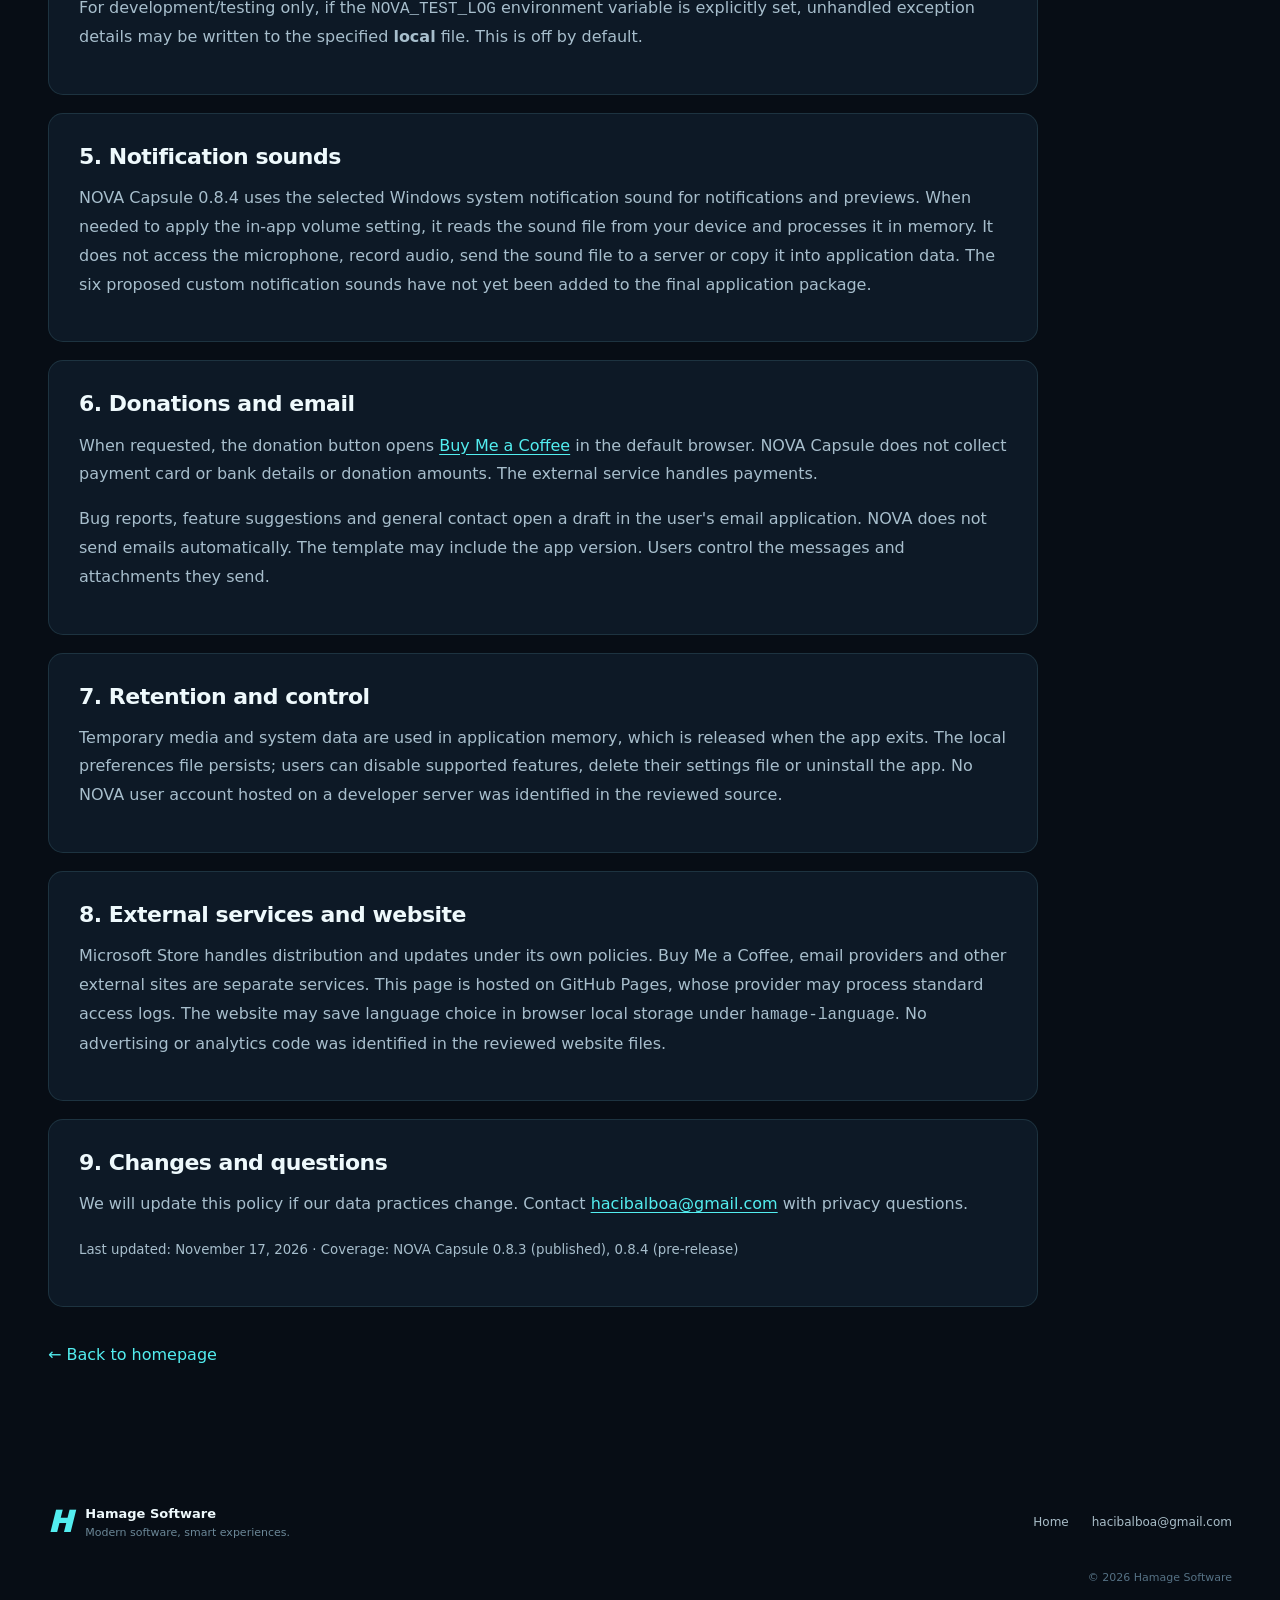
==== commit df1ee829: "Update bilingual NOVA privacy policy for 0.8.4 release preparation" ====
--- a/privacy.html
+++ b/privacy.html
@@ -1,44 +1,46 @@
 <!DOCTYPE html>
 <html lang="tr"><head>
 <meta charset="UTF-8"><meta name="viewport" content="width=device-width,initial-scale=1"><meta name="theme-color" content="#071018">
-<meta name="description" content="NOVA Capsule 0.8.1 gizlilik politikası ve veri işleme açıklaması.">
+<meta name="description" content="NOVA Capsule 0.8.3 ve 0.8.4 gizlilik politikası ve veri işleme açıklaması.">
 <link rel="icon" href="assets/favicon.svg" type="image/svg+xml"><link rel="stylesheet" href="styles.css">
 <title>NOVA Capsule — Gizlilik Politikası | Hamage Software</title></head>
 <body>
 <a class="skip-link" href="#main" data-i18n="skip">İçeriğe geç</a><div class="noise-layer" aria-hidden="true"></div>
 <header class="site-header"><div class="nav-shell container"><a class="brand" href="index.html" aria-label="Hamage Software home"><span class="brand-icon" aria-hidden="true">H</span><span class="brand-name">hamage<span class="brand-dot">.</span><small>SOFTWARE</small></span></a><nav class="primary-nav" aria-label="Main navigation"><a href="index.html#about" data-i18n="navAbout">Hakkımızda</a><a href="index.html#nova" data-i18n="navNova">NOVA Capsule</a><a href="index.html#support" data-i18n="navSupport">Destek</a></nav><div class="nav-actions"><button id="lang-toggle" class="lang-toggle" type="button"><span aria-hidden="true">◎</span><span id="lang-label">EN</span></button><a class="nav-contact" href="mailto:hacibalboa@gmail.com" data-i18n="contact">İletişim</a></div></div></header>
 <main id="main" class="privacy-main container">
-<div class="privacy-header"><p class="section-overline"><span class="thin-bar"></span><span data-i18n="privacyEyebrow">ŞEFFAFLIK</span></p><h1 data-i18n="privacyTitle">Gizlilik Politikası</h1><p class="privacy-intro" data-i18n="privacyLead">NOVA Capsule 0.8.1 uygulamasının veri işleme uygulamaları. Son güncelleme: 16 Kasım 2026.</p></div>
+<div class="privacy-header"><p class="section-overline"><span class="thin-bar"></span><span data-i18n="privacyEyebrow">ŞEFFAFLIK</span></p><h1 data-i18n="privacyTitle">Gizlilik Politikası</h1><p class="privacy-intro" data-i18n="privacyLead">NOVA Capsule 0.8.3 ve 0.8.4 sürümleri için gizlilik açıklaması. Son güncelleme: 17 Kasım 2026.</p></div>
 <div class="privacy-article" style="display:block;max-width:990px"><style>.policy-language[hidden]{display:none!important}.policy-language{display:grid;gap:18px}.policy-language section{margin:0}.policy-language section h2{margin:0 0 10px}.privacy-article a{overflow-wrap:anywhere}</style>
 <div class="policy-language" lang="tr" data-policy-lang="tr">
-<section><h2>1. Kapsam ve iletişim</h2><p>NOVA Capsule, Hamage Software markası altında geliştirilen bir Windows 11 masaüstü yardımcı uygulamasıdır. Bu metin, NOVA Capsule <strong>0.8.1 kaynak kodunun incelenmesine</strong> dayanır; dış web siteleri kendi gizlilik koşullarına tabidir. İletişim: <a href="mailto:hacibalboa@gmail.com">hacibalboa@gmail.com</a>.</p></section>
+<section><h2>1. Kapsam ve iletişim</h2><p>NOVA Capsule, Hamage Software tarafından geliştirilen bir Windows 11 masaüstü yardımcı uygulamasıdır. Bu politika Microsoft Store'da yayımlanan 0.8.3 ve yayıma hazırlanan 0.8.4 sürümlerini kapsar. 0.8.4'e ilişkin bilgiler geliştirme ve test raporlarına, önceki işlevler kaynak kodu incelemesine dayanır. Harici hizmetler kendi gizlilik koşullarına tabidir. İletişim: <a href="mailto:hacibalboa@gmail.com">hacibalboa@gmail.com</a>.</p></section>
 <section><h2>2. İşlenen sistem bilgileri</h2><p>Uygulama özelliklerini sunmak için Windows arayüzlerinden şu bilgileri <strong>yerel olarak</strong> okur:</p><ul>
 <li><strong>Medya:</strong> Oynatma durumu, şarkı adı, sanatçı ve albüm kapağı; medya kontrol komutları Windows oturumuna gönderilir.</li>
 <li><strong>Ses:</strong> Varsayılan ses cihazı, ses seviyesi, sessiz durumu ve çıkış değişiklikleri; kullanıcı ses ayarını uygulamadan değiştirebilir.</li>
 <li><strong>Bluetooth ses cihazları:</strong> Cihaz adı, bağlantı durumu, varsa pil seviyesi ve cihazı ses çıkışıyla eşleştirmek için gereken yerel tanımlayıcılar.</li>
 <li><strong>Güç ve ekran:</strong> Pil yüzdesi, adaptör durumu, monitör ve ekran konumlandırma bilgileri.</li></ul>
 <p>İncelenen kaynak kodda şarkı bilgileri, albüm kapakları veya Bluetooth cihaz adlarının kalıcı dosyalara kaydedildiği görülmedi.</p></section>
-<section><h2>3. Yerel tercihler</h2><p>Tema, dil, monitör, görünürlük, animasyon, otomatik gizleme, zamanlayıcı sesi ve bildirim tercihleri <code>settings.json</code> dosyasında cihazınızda saklanır. Taşınabilir sürümde konum <code>%LOCALAPPDATA%\NOVA Capsule\settings.json</code>; paketli sürümde Windows'un uygulamaya ayırdığı yerel veri klasörüdür. Uygulamayı kapatıp bu dosyayı silerek tercihleri sıfırlayabilirsiniz. Etkin zamanlayıcı sayacı ve geçici medya verileri ayarlara yazılmaz.</p></section>
-<section><h2>4. Ağ iletişimi ve tanılama</h2><p>İncelenen 0.8.1 kaynak kodunda Hamage Software'a otomatik veri yükleyen telemetri, analitik, reklam veya ağ istemcisi bulunmadı. Uygulama medya, ses, pil ve Bluetooth bilgilerini geliştirici sunucularına göndermez. Normal kullanımda otomatik hata raporu dosyası üretmez.</p><p>Yalnızca geliştirici/test ortamında <code>NOVA_TEST_LOG</code> değişkeni özel olarak tanımlanırsa yakalanmayan hata ayrıntıları belirtilen <strong>yerel</strong> dosyaya yazılabilir. Bu seçenek normalde kapalıdır.</p></section>
-<section><h2>5. Bağış ve e-posta</h2><p>Kullanıcı isterse bağış bağlantısı <a href="https://buymeacoffee.com/hamagesf" target="_blank" rel="noopener noreferrer">Buy Me a Coffee</a> sayfasını tarayıcıda açar. NOVA Capsule banka veya kart bilgisi ve bağış tutarı toplamaz. Ödeme dış hizmette gerçekleşir.</p><p>Hata bildirimi, özellik önerisi ve iletişim seçenekleri e-posta uygulamasında bir taslak açar; mesajı NOVA kendiliğinden göndermez. Taslakta uygulama sürümü bulunabilir. Gönderilen içerik ve ekler kullanıcının kontrolündedir.</p></section>
-<section><h2>6. Saklama ve kontrol</h2><p>Geçici sistem ve medya bilgileri uygulamanın belleğinde kullanılır ve uygulama kapanınca bu bellek serbest bırakılır. Yerel tercih dosyası korunur; özellikleri ayarlardan kapatabilir, tercih dosyasını silebilir veya uygulamayı kaldırabilirsiniz. İncelenen kodda geliştirici sunucusunda tutulan bir NOVA kullanıcı hesabı bulunmadı.</p></section>
-<section><h2>7. Dış hizmetler ve web sitesi</h2><p>Microsoft Store dağıtım ve güncelleme süreçlerini kendi politikaları kapsamında yönetir. Buy Me a Coffee, e-posta sağlayıcıları ve diğer dış bağlantılar ayrı hizmetlerdir. Bu sayfa GitHub Pages üzerinde barındırılır; barındırma sağlayıcısı standart erişim kayıtları işleyebilir. Web sitesi dil tercihini tarayıcıda <code>hamage-language</code> anahtarıyla saklayabilir. İncelenen web sitesi kodunda reklam veya analiz sistemi bulunmadı.</p></section>
-<section><h2>8. Güncelleme ve sorular</h2><p>Veri işleme uygulamaları değiştiğinde bu metin güncellenir. Sorularınız için <a href="mailto:hacibalboa@gmail.com">hacibalboa@gmail.com</a> adresine yazabilirsiniz.</p><p><small>Son güncelleme: 16 Kasım 2026 · İncelenen sürüm: NOVA Capsule 0.8.1</small></p></section>
+<section><h2>3. Yerel tercihler</h2><p>Tema, dil, monitör, görünürlük, animasyon, otomatik gizleme, bildirim sesi düzeyi, sessize alma, sistem bildirimi sesi ve zamanlayıcı sesi tercihleri cihazınızdaki <code>settings.json</code> dosyasında saklanır. Taşınabilir sürümde konum <code>%LOCALAPPDATA%\NOVA Capsule\settings.json</code>; paketli sürümde Windows'un uygulamaya ayırdığı yerel veri klasörüdür. Paketli sürümün henüz kendi ayar dosyası yoksa taşınabilir sürümün mevcut tercihlerini aynı cihazdaki yerel ayar klasörüne aktarabilir. Windows ile başlatma tercihinin durumu Windows tarafından yönetilir. Uygulamayı kapatıp ayar dosyasını silerek tercihleri sıfırlayabilirsiniz. Geçici medya bilgileri ve aktif zamanlayıcı sayacı bu dosyada saklanmaz.</p></section>
+<section><h2>4. Ağ iletişimi ve tanılama</h2><p>Önceki kaynak incelemesinde Hamage Software'a otomatik veri yükleyen telemetri, analitik, reklam veya ağ istemcisi bulunmadı; 0.8.4 geliştirme raporlarında bu durumu değiştiren bir özellik bildirilmedi. Medya, ses, pil ve Bluetooth bilgileri geliştirici sunucularına gönderilmez. Normal kullanımda otomatik hata raporu dosyası oluşturulmaz.</p><p>Yalnızca geliştirme/test ortamında <code>NOVA_TEST_LOG</code> ortam değişkeni özel olarak tanımlanırsa yakalanmayan hata ayrıntıları belirtilen <strong>yerel</strong> dosyaya yazılabilir. Normalde kapalıdır.</p></section>
+<section><h2>5. Bildirim sesleri</h2><p>NOVA Capsule 0.8.4, bildirim ve önizleme için Windows'ta seçili sistem bildirim sesini kullanır. Uygulama içindeki ses düzeyi ayarını uygulamak için gerektiğinde ses dosyasını cihazdan okuyup bellekte işler. Mikrofon erişimi veya ses kaydı yapmaz. Ses dosyasını sunucuya göndermez veya uygulama verilerine kopyalamaz. Altı özgün bildirim sesi henüz uygulamanın nihai paketine eklenmemiştir.</p></section>
+<section><h2>6. Bağış ve e-posta</h2><p>Kullanıcı isterse bağış bağlantısı <a href="https://buymeacoffee.com/hamagesf" target="_blank" rel="noopener noreferrer">Buy Me a Coffee</a> sayfasını tarayıcıda açar. NOVA Capsule banka veya kart bilgisi ve bağış tutarı toplamaz. Ödeme dış hizmette gerçekleşir.</p><p>Hata bildirimi, özellik önerisi ve iletişim seçenekleri e-posta uygulamasında bir taslak açar; mesajı NOVA kendiliğinden göndermez. Taslakta uygulama sürümü bulunabilir. Gönderilen içerik ve ekler kullanıcının kontrolündedir.</p></section>
+<section><h2>7. Saklama ve kontrol</h2><p>Geçici sistem ve medya bilgileri uygulamanın belleğinde kullanılır ve uygulama kapanınca bu bellek serbest bırakılır. Yerel tercih dosyası korunur; özellikleri ayarlardan kapatabilir, tercih dosyasını silebilir veya uygulamayı kaldırabilirsiniz. İncelenen kodda geliştirici sunucusunda tutulan bir NOVA kullanıcı hesabı bulunmadı.</p></section>
+<section><h2>8. Dış hizmetler ve web sitesi</h2><p>Microsoft Store dağıtım ve güncelleme süreçlerini kendi politikaları kapsamında yönetir. Buy Me a Coffee, e-posta sağlayıcıları ve diğer dış bağlantılar ayrı hizmetlerdir. Bu sayfa GitHub Pages üzerinde barındırılır; barındırma sağlayıcısı standart erişim kayıtları işleyebilir. Web sitesi dil tercihini tarayıcıda <code>hamage-language</code> anahtarıyla saklayabilir. İncelenen web sitesi kodunda reklam veya analiz sistemi bulunmadı.</p></section>
+<section><h2>9. Güncelleme ve sorular</h2><p>Veri işleme uygulamaları değiştiğinde bu metin güncellenir. Sorularınız için <a href="mailto:hacibalboa@gmail.com">hacibalboa@gmail.com</a> adresine yazabilirsiniz.</p><p><small>Son güncelleme: 17 Kasım 2026 · Kapsam: NOVA Capsule 0.8.3 (yayımlı), 0.8.4 (yayın öncesi)</small></p></section>
 </div>
 <div class="policy-language" lang="en" data-policy-lang="en" hidden>
-<section><h2>1. Scope and contact</h2><p>NOVA Capsule is a Windows 11 desktop utility developed under the Hamage Software brand. This policy is based on a <strong>source-code review of NOVA Capsule 0.8.1</strong>; external websites have their own privacy practices. Contact: <a href="mailto:hacibalboa@gmail.com">hacibalboa@gmail.com</a>.</p></section>
+<section><h2>1. Scope and contact</h2><p>NOVA Capsule is a Windows 11 desktop utility developed by Hamage Software. This policy covers version 0.8.3 published in Microsoft Store and version 0.8.4 being prepared for release. Information about 0.8.4 is based on development and testing reports; earlier functionality was reviewed in the source code. External services have their own privacy policies. Contact: <a href="mailto:hacibalboa@gmail.com">hacibalboa@gmail.com</a>.</p></section>
 <section><h2>2. System information processed</h2><p>To provide its features, the application reads the following information <strong>locally</strong> through Windows APIs:</p><ul>
 <li><strong>Media:</strong> Playback state, song title, artist and album art; playback commands are sent to the Windows media session.</li>
 <li><strong>Audio:</strong> Default output device, volume, mute state and output changes; users can adjust Windows volume through the app.</li>
 <li><strong>Bluetooth audio devices:</strong> Device name, connection state, available battery percentage and local identifiers used to match devices with audio endpoints.</li>
 <li><strong>Power and displays:</strong> Battery percentage, AC power state, and monitor information needed for capsule placement.</li></ul>
 <p>The reviewed source does not persist song metadata, album artwork or Bluetooth device names to files.</p></section>
-<section><h2>3. Local preferences</h2><p>Theme, language, monitor, visibility, animation, auto-hide, timer sound and notification preferences are saved on your device in <code>settings.json</code>. The portable version uses <code>%LOCALAPPDATA%\NOVA Capsule\settings.json</code>; the packaged version uses the Windows-designated app-local data folder. You can close the app and delete that file to reset preferences. Active countdown state and temporary media data are not saved in the settings file.</p></section>
-<section><h2>4. Network activity and diagnostics</h2><p>The reviewed 0.8.1 source contains no built-in analytics, advertising, telemetry or network client automatically uploading information to Hamage Software. Media, audio, battery and Bluetooth data are not sent by the application to developer servers. It does not create crash reports during normal operation.</p><p>For development/testing only, if the <code>NOVA_TEST_LOG</code> environment variable is explicitly enabled, unhandled exception details may be written to the specified <strong>local</strong> file. This is off by default.</p></section>
-<section><h2>5. Donations and email</h2><p>When requested, the donation button opens <a href="https://buymeacoffee.com/hamagesf" target="_blank" rel="noopener noreferrer">Buy Me a Coffee</a> in the default browser. NOVA Capsule does not collect payment card or bank details or donation amounts. The external service handles payments.</p><p>Bug reports, feature suggestions and general contact open a draft in the user's email application. NOVA does not send emails automatically. The template may include the app version. Users control the messages and attachments they send.</p></section>
-<section><h2>6. Retention and control</h2><p>Temporary media and system data are used in application memory, which is released when the app exits. The local preferences file persists; users can disable supported features, delete their settings file or uninstall the app. No NOVA user account hosted on a developer server was identified in the reviewed source.</p></section>
-<section><h2>7. External services and website</h2><p>Microsoft Store handles distribution and updates under its own policies. Buy Me a Coffee, email providers and other external sites are separate services. This page is hosted on GitHub Pages, whose provider may process standard access logs. The website may save language choice in browser local storage under <code>hamage-language</code>. No advertising or analytics code was identified in the reviewed website files.</p></section>
-<section><h2>8. Changes and questions</h2><p>We will update this policy if our data practices change. Contact <a href="mailto:hacibalboa@gmail.com">hacibalboa@gmail.com</a> with privacy questions.</p><p><small>Last updated: November 16, 2026 · Reviewed version: NOVA Capsule 0.8.1</small></p></section>
+<section><h2>3. Local preferences</h2><p>Theme, language, monitor, visibility, animation, auto-hide, notification volume, mute, system notification sound and timer sound preferences are saved in <code>settings.json</code> on your device. The portable version uses <code>%LOCALAPPDATA%\NOVA Capsule\settings.json</code>; the packaged version uses the Windows-designated app-local data folder. If the packaged version has no settings file yet, it can import existing portable preferences into its local settings folder on the same device. Windows manages the launch-at-sign-in preference. You can close the app and delete the settings file to reset your preferences. Temporary media details and an active timer countdown are not stored in this file.</p></section>
+<section><h2>4. Network activity and diagnostics</h2><p>An earlier source-code review identified no built-in advertising, analytics, telemetry or network client automatically uploading information to Hamage Software; 0.8.4 development reports did not identify a change to this behavior. The application does not send media, audio, battery or Bluetooth data to developer servers. It does not create automatic crash reports during normal use.</p><p>For development/testing only, if the <code>NOVA_TEST_LOG</code> environment variable is explicitly set, unhandled exception details may be written to the specified <strong>local</strong> file. This is off by default.</p></section>
+<section><h2>5. Notification sounds</h2><p>NOVA Capsule 0.8.4 uses the selected Windows system notification sound for notifications and previews. When needed to apply the in-app volume setting, it reads the sound file from your device and processes it in memory. It does not access the microphone, record audio, send the sound file to a server or copy it into application data. The six proposed custom notification sounds have not yet been added to the final application package.</p></section>
+<section><h2>6. Donations and email</h2><p>When requested, the donation button opens <a href="https://buymeacoffee.com/hamagesf" target="_blank" rel="noopener noreferrer">Buy Me a Coffee</a> in the default browser. NOVA Capsule does not collect payment card or bank details or donation amounts. The external service handles payments.</p><p>Bug reports, feature suggestions and general contact open a draft in the user's email application. NOVA does not send emails automatically. The template may include the app version. Users control the messages and attachments they send.</p></section>
+<section><h2>7. Retention and control</h2><p>Temporary media and system data are used in application memory, which is released when the app exits. The local preferences file persists; users can disable supported features, delete their settings file or uninstall the app. No NOVA user account hosted on a developer server was identified in the reviewed source.</p></section>
+<section><h2>8. External services and website</h2><p>Microsoft Store handles distribution and updates under its own policies. Buy Me a Coffee, email providers and other external sites are separate services. This page is hosted on GitHub Pages, whose provider may process standard access logs. The website may save language choice in browser local storage under <code>hamage-language</code>. No advertising or analytics code was identified in the reviewed website files.</p></section>
+<section><h2>9. Changes and questions</h2><p>We will update this policy if our data practices change. Contact <a href="mailto:hacibalboa@gmail.com">hacibalboa@gmail.com</a> with privacy questions.</p><p><small>Last updated: November 17, 2026 · Coverage: NOVA Capsule 0.8.3 (published), 0.8.4 (pre-release)</small></p></section>
 </div>
 </div>
 <a class="privacy-back" href="index.html" data-i18n="privacyBack">← Ana sayfaya dön</a>
